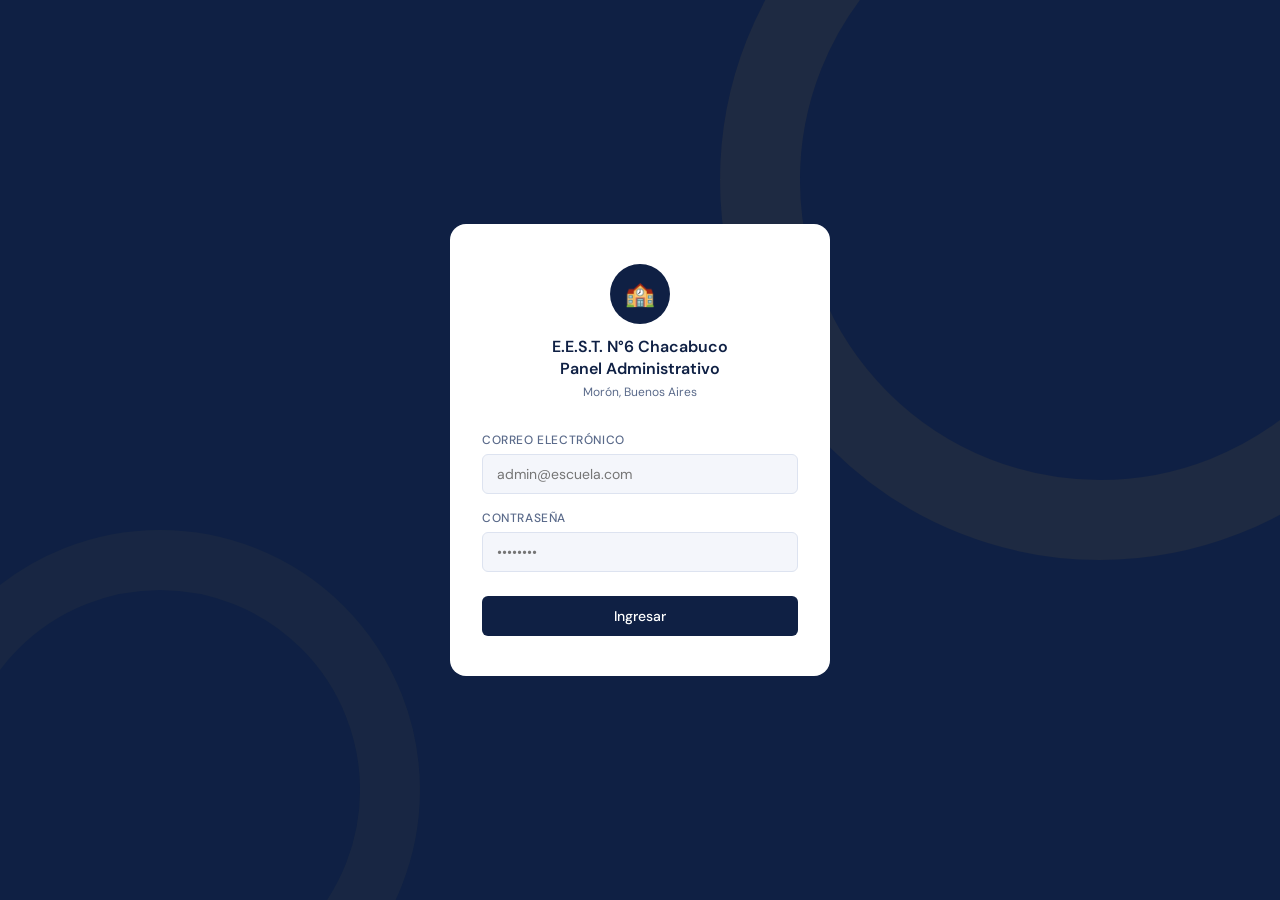
==== frontend/admin/index.html @ 6b02dffd "solo cambio de lugar de carpeta" ====
<!DOCTYPE html>
<html lang="es">
  <head>
    <meta charset="UTF-8">
    <meta name="viewport" content="width=device-width, initial-scale=1.0">
    <title>Panel Admin — E.E.S.T. N°6 Chacabuco</title>
    <link rel="preconnect" href="https://fonts.googleapis.com">
    <link href="https://fonts.googleapis.com/css2?family=DM+Sans:wght@300;400;500;600&family=DM+Mono:wght@400;500&display=swap" rel="stylesheet">
    <link rel="stylesheet" href="estilos.css">
  </head>
  <body>

    <!-- LOGIN -->
    <div id="login-screen">
      <div class="login-box">
        <div class="login-logo">
          <div class="escudo">🏫</div>
          <h1>E.E.S.T. N°6 Chacabuco<br>Panel Administrativo</h1>
          <p>Morón, Buenos Aires</p>
        </div>
        <div class="form-group">
          <label>Correo electrónico</label>
          <input type="email" id="login-email" placeholder="admin@escuela.com" autocomplete="email">
        </div>
        <div class="form-group">
          <label>Contraseña</label>
          <input type="password" id="login-pass" placeholder="••••••••" autocomplete="current-password">
        </div>
        <button class="btn-primary" onclick="doLogin()">Ingresar</button>
        <div class="error-msg" id="login-error">Credenciales incorrectas. Intentá de nuevo.</div>
      </div>
    </div>

    <!-- APP -->
    <div id="app">
      <nav class="sidebar">
        <div class="sidebar-brand">
          <div class="brand-name">E.E.S.T. N°6 Chacabuco</div>
          <div class="brand-sub">Panel Administrativo</div>
          <span class="brand-badge" id="rol-badge">Admin</span>
        </div>
        <div class="sidebar-nav">
          <div class="nav-label">General</div>
          <div class="nav-item active" onclick="showPage('dashboard')">
            <span class="nav-icon">📊</span> Dashboard
          </div>
          <div class="nav-label">Gestión</div>
          <div class="nav-item" onclick="showPage('preguntas')">
            <span class="nav-icon">💬</span> Preguntas
          </div>
          <div class="nav-item admin-only" onclick="showPage('usuarios')">
            <span class="nav-icon">👥</span> Usuarios
          </div>
        </div>
        <div class="sidebar-footer">
          <div class="user-info">
            <div class="user-avatar" id="sidebar-avatar">A</div>
            <div>
              <div class="user-name" id="sidebar-name">Admin</div>
              <div class="user-role" id="sidebar-role">Administrador</div>
            </div>
          </div>
          <a href="../index.html" style="display:block; width:100%; padding:8px; background:rgba(255,255,255,0.06); color:rgba(255,255,255,0.6); border:1px solid rgba(255,255,255,0.1); border-radius:var(--radius-sm); font-size:12px; text-align:center; text-decoration:none; margin-bottom:8px; transition:all 0.15s" onmouseover="this.style.color='white';this.style.background='rgba(255,255,255,0.12)'" onmouseout="this.style.color='rgba(255,255,255,0.6)';this.style.background='rgba(255,255,255,0.06)'">Volver al chatbot</a>
          <button class="btn-logout" onclick="doLogout()">Cerrar sesión</button>
        </div>
      </nav>

      <div class="main">
        <div class="topbar">
          <div class="topbar-title" id="topbar-title">Dashboard</div>
          <div class="topbar-actions">
            <span style="font-size:12px; color:var(--text-muted)">Bot Escolar</span>
          </div>
        </div>

        <div class="content">

          <!-- DASHBOARD -->
          <div class="page active" id="page-dashboard">
            <div class="metrics-grid" id="metrics-grid">
              <div class="metric-card">
                <div class="metric-label">Total consultas</div>
                <div class="metric-value" id="m-total">—</div>
                <div class="metric-sub">desde el inicio</div>
              </div>
              <div class="metric-card success">
                <div class="metric-label">Respondidas</div>
                <div class="metric-value" id="m-resp">—</div>
                <div class="metric-sub" id="m-tasa">—</div>
              </div>
              <div class="metric-card danger">
                <div class="metric-label">Sin respuesta</div>
                <div class="metric-value" id="m-sinresp">—</div>
                <div class="metric-sub">preguntas no encontradas</div>
              </div>
              <div class="metric-card gold">
                <div class="metric-label">Preguntas en BD</div>
                <div class="metric-value" id="m-preguntas">—</div>
                <div class="metric-sub">activas en el sistema</div>
              </div>
            </div>

            <div class="section-card">
              <div class="section-header">
                <div class="section-title">Consultas más frecuentes</div>
                <button class="btn-icon" onclick="loadMetrics()" title="Actualizar" style="font-size:16px">🔄</button>
              </div>
              <div id="frecuentes-list">
                <div class="loading"><span class="spinner"></span>Cargando métricas...</div>
              </div>
            </div>
          </div>

          <!-- PREGUNTAS -->
          <div class="page" id="page-preguntas">
            <div class="section-card">
              <div class="toolbar">
                <input type="text" class="search-input" id="search-input" placeholder="Buscar pregunta..." oninput="filterPreguntas()">
                <select class="filter-select" id="cat-filter" onchange="filterPreguntas()">
                  <option value="">Todas las categorías</option>
                </select>
                <select class="filter-select" id="estado-filter" onchange="filterPreguntas()">
                  <option value="">Todos los estados</option>
                  <option value="true">Activas</option>
                  <option value="false">Inactivas</option>
                </select>
                <button class="btn-add" onclick="openModalCrear()">
                  <span style="font-size:16px">＋</span> Nueva pregunta
                </button>
              </div>
              <div class="table-wrap">
                <table>
                  <thead>
                    <tr>
                      <th style="width:40px">#</th>
                      <th>Pregunta</th>
                      <th>Respuesta</th>
                      <th style="width:120px">Categoría</th>
                      <th style="width:80px">Estado</th>
                      <th style="width:100px">Acciones</th>
                    </tr>
                  </thead>
                  <tbody id="preguntas-tbody">
                    <tr><td colspan="6"><div class="loading"><span class="spinner"></span>Cargando...</div></td></tr>
                  </tbody>
                </table>
              </div>
              <div class="pagination" id="paginacion">
                <span class="pag-info" id="pag-info">—</span>
                <div class="pag-controls" id="pag-controls"></div>
              </div>
            </div>
          </div>

          <!-- USUARIOS -->
          <div class="page" id="page-usuarios">
            <div class="section-card">
              <div class="section-header">
                <div class="section-title">Gestión de usuarios</div>
                <button class="btn-add" onclick="openModalUsuario()">
                  <span style="font-size:16px">＋</span> Nuevo usuario
                </button>
              </div>
              <div class="table-wrap">
                <table>
                  <thead>
                    <tr>
                      <th>Nombre</th>
                      <th>Email</th>
                      <th style="width:100px">Rol</th>
                      <th style="width:120px">Creado</th>
                      <th style="width:80px">Acciones</th>
                    </tr>
                  </thead>
                  <tbody id="usuarios-tbody">
                    <tr><td colspan="5"><div class="loading"><span class="spinner"></span>Cargando...</div></td></tr>
                  </tbody>
                </table>
              </div>
            </div>
          </div>

        </div>
      </div>
    </div>

    <!-- MODAL PREGUNTA -->
    <div class="modal-overlay" id="modal-pregunta">
      <div class="modal">
        <div class="modal-header">
          <span class="modal-title" id="modal-pregunta-title">Nueva pregunta</span>
          <button class="modal-close" onclick="closeModal('modal-pregunta')">✕</button>
        </div>
        <div class="modal-body">
          <input type="hidden" id="edit-id">
          <div class="form-group" style="margin-bottom:1rem">
            <label>Pregunta</label>
            <textarea id="edit-pregunta" placeholder="¿Cuál es el horario de la escuela?"></textarea>
          </div>
          <div class="form-group" style="margin-bottom:1rem">
            <label>Respuesta</label>
            <textarea id="edit-respuesta" placeholder="El horario es de 7:30 a 13:00hs." style="min-height:110px"></textarea>
          </div>
          <div class="form-group" style="margin-bottom:0">
            <label>Categoría</label>
            <input type="text" id="edit-categoria" placeholder="General, Instalaciones, Académico...">
          </div>
        </div>
        <div class="modal-footer">
          <button class="btn-cancel" onclick="closeModal('modal-pregunta')">Cancelar</button>
          <button class="btn-save" onclick="guardarPregunta()">Guardar</button>
        </div>
      </div>
    </div>

    <!-- MODAL USUARIO -->
    <div class="modal-overlay" id="modal-usuario">
      <div class="modal">
        <div class="modal-header">
          <span class="modal-title">Nuevo usuario</span>
          <button class="modal-close" onclick="closeModal('modal-usuario')">✕</button>
        </div>
        <div class="modal-body">
          <div class="form-group" style="margin-bottom:1rem">
            <label>Nombre</label>
            <input type="text" id="new-nombre" placeholder="Juan Pérez">
          </div>
          <div class="form-group" style="margin-bottom:1rem">
            <label>Email</label>
            <input type="email" id="new-email" placeholder="usuario@escuela.com">
          </div>
          <div class="form-group" style="margin-bottom:1rem">
            <label>Contraseña</label>
            <input type="password" id="new-pass" placeholder="••••••••">
          </div>
          <div class="form-group" style="margin-bottom:0">
            <label>Rol</label>
            <select id="new-rol">
              <option value="user">Usuario</option>
              <option value="admin">Administrador</option>
            </select>
          </div>
        </div>
        <div class="modal-footer">
          <button class="btn-cancel" onclick="closeModal('modal-usuario')">Cancelar</button>
          <button class="btn-save" onclick="crearUsuario()">Crear usuario</button>
        </div>
      </div>
    </div>

    <!-- CONFIRMACIÓN -->
    <div class="confirm-overlay" id="confirm-overlay">
      <div class="confirm-box">
        <div class="confirm-title" id="confirm-title">¿Eliminar pregunta?</div>
        <div class="confirm-body" id="confirm-body">Esta acción no se puede deshacer.</div>
        <div class="confirm-actions">
          <button class="btn-cancel" onclick="closeConfirm()">Cancelar</button>
          <button class="btn-danger" id="confirm-ok">Eliminar</button>
        </div>
      </div>
    </div>

    <!-- TOASTS -->
    <div class="toast-container" id="toast-container"></div>

    <script src="script.js"></script>

  </body>
</html>
---- frontend/admin/estilos.css ----
:root {
  --navy: #0f2044;
  --navy-light: #1a3260;
  --gold: #c8982a;
  --gold-light: #f0c75e;
  --bg: #f4f6fb;
  --surface: #ffffff;
  --surface2: #eef1f8;
  --border: #dde3f0;
  --text: #0f2044;
  --text-muted: #5a6a8a;
  --text-light: #8a9abf;
  --success: #1d7a4a;
  --success-bg: #e3f5ec;
  --danger: #b53030;
  --danger-bg: #faeaea;
  --warning: #8a5f0a;
  --warning-bg: #fef4d9;
  --info: #1a5fa8;
  --info-bg: #e6f0fb;
  --radius: 10px;
  --radius-sm: 6px;
  --shadow: 0 2px 12px rgba(15,32,68,0.07);
}

* { box-sizing: border-box; margin: 0; padding: 0; }

body {
  font-family: 'DM Sans', sans-serif;
  background: var(--bg);
  color: var(--text);
  font-size: 14px;
  min-height: 100vh;
}

/* ─── LOGIN ─── */
#login-screen {
  min-height: 100vh;
  display: flex;
  align-items: center;
  justify-content: center;
  background: var(--navy);
  position: relative;
  overflow: hidden;
}

#login-screen::before {
  content: '';
  position: absolute;
  width: 600px; height: 600px;
  border-radius: 50%;
  border: 80px solid rgba(200,152,42,0.08);
  top: -200px; right: -200px;
}

#login-screen::after {
  content: '';
  position: absolute;
  width: 400px; height: 400px;
  border-radius: 50%;
  border: 60px solid rgba(200,152,42,0.05);
  bottom: -150px; left: -100px;
}

.login-box {
  background: var(--surface);
  border-radius: 16px;
  padding: 2.5rem 2rem;
  width: 100%;
  max-width: 380px;
  position: relative;
  z-index: 1;
}

.login-logo {
  text-align: center;
  margin-bottom: 2rem;
}

.login-logo .escudo {
  width: 60px; height: 60px;
  background: var(--navy);
  border-radius: 50%;
  display: inline-flex;
  align-items: center;
  justify-content: center;
  margin-bottom: 12px;
  font-size: 24px;
}

.login-logo h1 {
  font-size: 16px;
  font-weight: 600;
  color: var(--navy);
  line-height: 1.4;
}

.login-logo p {
  font-size: 12px;
  color: var(--text-muted);
  margin-top: 4px;
}

.form-group {
  margin-bottom: 1rem;
}

.form-group label {
  display: block;
  font-size: 12px;
  font-weight: 500;
  color: var(--text-muted);
  margin-bottom: 6px;
  text-transform: uppercase;
  letter-spacing: 0.05em;
}

.form-group input {
  width: 100%;
  padding: 10px 14px;
  border: 1.5px solid var(--border);
  border-radius: var(--radius-sm);
  font-family: inherit;
  font-size: 14px;
  color: var(--text);
  background: var(--bg);
  transition: border-color 0.15s;
  outline: none;
}

.form-group input:focus {
  border-color: var(--navy);
  background: white;
}

.btn-primary {
  width: 100%;
  padding: 11px;
  background: var(--navy);
  color: white;
  border: none;
  border-radius: var(--radius-sm);
  font-family: inherit;
  font-size: 14px;
  font-weight: 500;
  cursor: pointer;
  transition: background 0.15s;
  margin-top: 0.5rem;
}

.btn-primary:hover { background: var(--navy-light); }

.error-msg {
  background: var(--danger-bg);
  color: var(--danger);
  padding: 10px 14px;
  border-radius: var(--radius-sm);
  font-size: 13px;
  margin-top: 12px;
  display: none;
}

/* ─── LAYOUT ─── */
#app { display: none; min-height: 100vh; }

.sidebar {
  position: fixed;
  left: 0; top: 0; bottom: 0;
  width: 220px;
  background: var(--navy);
  display: flex;
  flex-direction: column;
  z-index: 100;
}

.sidebar-brand {
  padding: 1.5rem 1.25rem 1rem;
  border-bottom: 1px solid rgba(255,255,255,0.08);
}

.sidebar-brand .brand-name {
  font-size: 13px;
  font-weight: 600;
  color: white;
  line-height: 1.3;
}

.sidebar-brand .brand-sub {
  font-size: 11px;
  color: rgba(255,255,255,0.45);
  margin-top: 2px;
}

.sidebar-brand .brand-badge {
  display: inline-block;
  background: var(--gold);
  color: var(--navy);
  font-size: 10px;
  font-weight: 600;
  padding: 2px 8px;
  border-radius: 20px;
  margin-top: 8px;
  letter-spacing: 0.03em;
}

.sidebar-nav {
  flex: 1;
  padding: 1rem 0;
  overflow-y: auto;
}

.nav-label {
  font-size: 10px;
  font-weight: 600;
  letter-spacing: 0.1em;
  color: rgba(255,255,255,0.3);
  padding: 0.75rem 1.25rem 0.25rem;
  text-transform: uppercase;
}

.nav-item {
  display: flex;
  align-items: center;
  gap: 10px;
  padding: 9px 1.25rem;
  color: rgba(255,255,255,0.6);
  cursor: pointer;
  font-size: 13.5px;
  font-weight: 400;
  border-left: 3px solid transparent;
  transition: all 0.15s;
  user-select: none;
}

.nav-item:hover { color: white; background: rgba(255,255,255,0.05); }

.nav-item.active {
  color: white;
  border-left-color: var(--gold);
  background: rgba(200,152,42,0.1);
  font-weight: 500;
}

.nav-item .nav-icon { font-size: 16px; flex-shrink: 0; }

.sidebar-footer {
  padding: 1rem 1.25rem;
  border-top: 1px solid rgba(255,255,255,0.08);
}

.user-info {
  display: flex;
  align-items: center;
  gap: 10px;
  margin-bottom: 12px;
}

.user-avatar {
  width: 32px; height: 32px;
  border-radius: 50%;
  background: var(--gold);
  display: flex;
  align-items: center;
  justify-content: center;
  font-size: 13px;
  font-weight: 600;
  color: var(--navy);
  flex-shrink: 0;
}

.user-name { font-size: 13px; color: white; font-weight: 500; }
.user-role { font-size: 11px; color: rgba(255,255,255,0.4); }

.btn-logout {
  width: 100%;
  padding: 8px;
  background: rgba(255,255,255,0.06);
  color: rgba(255,255,255,0.6);
  border: 1px solid rgba(255,255,255,0.1);
  border-radius: var(--radius-sm);
  font-family: inherit;
  font-size: 12px;
  cursor: pointer;
  transition: all 0.15s;
}

.btn-logout:hover { background: rgba(255,255,255,0.12); color: white; }

.main {
  margin-left: 220px;
  min-height: 100vh;
  display: flex;
  flex-direction: column;
}

.topbar {
  background: var(--surface);
  border-bottom: 1px solid var(--border);
  padding: 0 2rem;
  height: 56px;
  display: flex;
  align-items: center;
  justify-content: space-between;
  position: sticky;
  top: 0;
  z-index: 50;
}

.topbar-title {
  font-size: 16px;
  font-weight: 600;
  color: var(--text);
}

.topbar-actions { display: flex; align-items: center; gap: 10px; }

.content { padding: 2rem; flex: 1; }

/* ─── PAGES ─── */
.page { display: none; }
.page.active { display: block; }

/* ─── METRICS ─── */
.metrics-grid {
  display: grid;
  grid-template-columns: repeat(auto-fit, minmax(180px, 1fr));
  gap: 14px;
  margin-bottom: 2rem;
}

.metric-card {
  background: var(--surface);
  border: 1px solid var(--border);
  border-radius: var(--radius);
  padding: 1.25rem;
  box-shadow: var(--shadow);
}

.metric-label {
  font-size: 11px;
  font-weight: 600;
  letter-spacing: 0.07em;
  text-transform: uppercase;
  color: var(--text-muted);
  margin-bottom: 8px;
}

.metric-value {
  font-size: 28px;
  font-weight: 300;
  color: var(--navy);
  line-height: 1;
  font-family: 'DM Mono', monospace;
}

.metric-sub {
  font-size: 12px;
  color: var(--text-muted);
  margin-top: 6px;
}

.metric-card.gold .metric-value { color: var(--gold); }
.metric-card.success .metric-value { color: var(--success); }
.metric-card.danger .metric-value { color: var(--danger); }

.section-card {
  background: var(--surface);
  border: 1px solid var(--border);
  border-radius: var(--radius);
  box-shadow: var(--shadow);
  overflow: hidden;
}

.section-header {
  padding: 1rem 1.25rem;
  border-bottom: 1px solid var(--border);
  display: flex;
  align-items: center;
  justify-content: space-between;
}

.section-title {
  font-size: 14px;
  font-weight: 600;
  color: var(--text);
}

/* ─── TABLE ─── */
.table-wrap { overflow-x: auto; }

table {
  width: 100%;
  border-collapse: collapse;
  font-size: 13.5px;
}

th {
  text-align: left;
  padding: 10px 14px;
  font-size: 11px;
  font-weight: 600;
  letter-spacing: 0.06em;
  text-transform: uppercase;
  color: var(--text-muted);
  background: var(--bg);
  border-bottom: 1px solid var(--border);
  white-space: nowrap;
}

td {
  padding: 11px 14px;
  border-bottom: 1px solid var(--border);
  color: var(--text);
  vertical-align: middle;
}

tr:last-child td { border-bottom: none; }
tr:hover td { background: var(--bg); }

.badge {
  display: inline-block;
  padding: 3px 10px;
  border-radius: 20px;
  font-size: 11px;
  font-weight: 500;
}

.badge-success { background: var(--success-bg); color: var(--success); }
.badge-danger  { background: var(--danger-bg);  color: var(--danger); }
.badge-info    { background: var(--info-bg);    color: var(--info); }
.badge-warning { background: var(--warning-bg); color: var(--warning); }
.badge-navy    { background: rgba(15,32,68,0.08); color: var(--navy); }

.action-btns { display: flex; gap: 6px; align-items: center; }

.btn-icon {
  width: 30px; height: 30px;
  border-radius: var(--radius-sm);
  border: 1px solid var(--border);
  background: var(--surface);
  color: var(--text-muted);
  cursor: pointer;
  display: inline-flex;
  align-items: center;
  justify-content: center;
  font-size: 14px;
  transition: all 0.15s;
}

.btn-icon:hover { background: var(--surface2); color: var(--text); border-color: #b0b8d0; }
.btn-icon.danger:hover { background: var(--danger-bg); color: var(--danger); border-color: #e0aaaa; }
.btn-icon.success:hover { background: var(--success-bg); color: var(--success); border-color: #99d9bb; }

/* ─── PAGINATION ─── */
.pagination {
  display: flex;
  align-items: center;
  gap: 6px;
  padding: 14px 1.25rem;
  border-top: 1px solid var(--border);
  justify-content: space-between;
}

.pag-info { font-size: 12px; color: var(--text-muted); }

.pag-controls { display: flex; gap: 4px; }

.pag-btn {
  padding: 5px 10px;
  border: 1px solid var(--border);
  background: var(--surface);
  border-radius: var(--radius-sm);
  font-size: 12px;
  cursor: pointer;
  color: var(--text);
  font-family: inherit;
  transition: all 0.12s;
}

.pag-btn:hover { background: var(--surface2); }
.pag-btn.active { background: var(--navy); color: white; border-color: var(--navy); }
.pag-btn:disabled { opacity: 0.4; cursor: not-allowed; }

/* ─── TOOLBAR ─── */
.toolbar {
  display: flex;
  gap: 10px;
  align-items: center;
  flex-wrap: wrap;
  padding: 1rem 1.25rem;
  border-bottom: 1px solid var(--border);
}

.search-input {
  flex: 1;
  min-width: 200px;
  padding: 8px 12px;
  border: 1px solid var(--border);
  border-radius: var(--radius-sm);
  font-family: inherit;
  font-size: 13px;
  color: var(--text);
  background: var(--bg);
  outline: none;
  transition: border-color 0.15s;
}

.search-input:focus { border-color: var(--navy); background: white; }

select.filter-select {
  padding: 8px 12px;
  border: 1px solid var(--border);
  border-radius: var(--radius-sm);
  font-family: inherit;
  font-size: 13px;
  color: var(--text);
  background: var(--bg);
  outline: none;
  cursor: pointer;
}

.btn-add {
  padding: 8px 16px;
  background: var(--navy);
  color: white;
  border: none;
  border-radius: var(--radius-sm);
  font-family: inherit;
  font-size: 13px;
  font-weight: 500;
  cursor: pointer;
  display: flex;
  align-items: center;
  gap: 6px;
  transition: background 0.15s;
  white-space: nowrap;
}

.btn-add:hover { background: var(--navy-light); }

/* ─── MODAL ─── */
.modal-overlay {
  display: none;
  position: fixed;
  inset: 0;
  background: rgba(15,32,68,0.5);
  z-index: 1000;
  align-items: center;
  justify-content: center;
  padding: 1rem;
}

.modal-overlay.open { display: flex; }

.modal {
  background: var(--surface);
  border-radius: var(--radius);
  width: 100%;
  max-width: 520px;
  max-height: 90vh;
  overflow-y: auto;
  box-shadow: 0 20px 60px rgba(15,32,68,0.2);
}

.modal-header {
  padding: 1.25rem 1.5rem;
  border-bottom: 1px solid var(--border);
  display: flex;
  align-items: center;
  justify-content: space-between;
}

.modal-title { font-size: 15px; font-weight: 600; color: var(--text); }

.modal-close {
  width: 28px; height: 28px;
  border-radius: var(--radius-sm);
  border: 1px solid var(--border);
  background: transparent;
  cursor: pointer;
  display: flex;
  align-items: center;
  justify-content: center;
  font-size: 16px;
  color: var(--text-muted);
  transition: all 0.12s;
}

.modal-close:hover { background: var(--danger-bg); color: var(--danger); border-color: #e0aaaa; }

.modal-body { padding: 1.5rem; }

.modal-footer {
  padding: 1rem 1.5rem;
  border-top: 1px solid var(--border);
  display: flex;
  gap: 10px;
  justify-content: flex-end;
}

.modal-body .form-group label {
  font-size: 12px;
  font-weight: 500;
  color: var(--text-muted);
  text-transform: uppercase;
  letter-spacing: 0.05em;
  display: block;
  margin-bottom: 6px;
}

.modal-body .form-group input,
.modal-body .form-group textarea,
.modal-body .form-group select {
  width: 100%;
  padding: 9px 12px;
  border: 1.5px solid var(--border);
  border-radius: var(--radius-sm);
  font-family: inherit;
  font-size: 13.5px;
  color: var(--text);
  background: var(--bg);
  outline: none;
  transition: border-color 0.15s;
}

.modal-body .form-group input:focus,
.modal-body .form-group textarea:focus,
.modal-body .form-group select:focus {
  border-color: var(--navy);
  background: white;
}

.modal-body .form-group textarea {
  resize: vertical;
  min-height: 90px;
  line-height: 1.5;
}

.btn-cancel {
  padding: 8px 18px;
  background: transparent;
  color: var(--text-muted);
  border: 1px solid var(--border);
  border-radius: var(--radius-sm);
  font-family: inherit;
  font-size: 13px;
  cursor: pointer;
  transition: all 0.12s;
}

.btn-cancel:hover { background: var(--surface2); color: var(--text); }

.btn-save {
  padding: 8px 20px;
  background: var(--navy);
  color: white;
  border: none;
  border-radius: var(--radius-sm);
  font-family: inherit;
  font-size: 13px;
  font-weight: 500;
  cursor: pointer;
  transition: background 0.12s;
}

.btn-save:hover { background: var(--navy-light); }

.btn-danger {
  padding: 8px 18px;
  background: var(--danger);
  color: white;
  border: none;
  border-radius: var(--radius-sm);
  font-family: inherit;
  font-size: 13px;
  font-weight: 500;
  cursor: pointer;
  transition: background 0.12s;
}

.btn-danger:hover { background: #8f2020; }

/* ─── TOAST ─── */
.toast-container {
  position: fixed;
  bottom: 1.5rem;
  right: 1.5rem;
  display: flex;
  flex-direction: column;
  gap: 8px;
  z-index: 9999;
}

.toast {
  padding: 12px 16px;
  border-radius: var(--radius-sm);
  font-size: 13px;
  font-weight: 500;
  max-width: 300px;
  animation: slideIn 0.2s ease;
  box-shadow: var(--shadow);
  display: flex;
  align-items: center;
  gap: 8px;
}

.toast.success { background: var(--success-bg); color: var(--success); border: 1px solid #9dcfc0; }
.toast.error   { background: var(--danger-bg);  color: var(--danger);  border: 1px solid #e0aaaa; }
.toast.info    { background: var(--info-bg);    color: var(--info);    border: 1px solid #9bbfe6; }

@keyframes slideIn {
  from { opacity: 0; transform: translateX(20px); }
  to   { opacity: 1; transform: translateX(0); }
}

/* ─── EMPTY STATE ─── */
.empty-state {
  text-align: center;
  padding: 3rem 1rem;
  color: var(--text-muted);
}

.empty-state .empty-icon { font-size: 40px; margin-bottom: 12px; opacity: 0.3; }
.empty-state p { font-size: 14px; }

/* ─── FRECUENTES ─── */
.freq-item {
  display: flex;
  align-items: center;
  gap: 12px;
  padding: 10px 1.25rem;
  border-bottom: 1px solid var(--border);
}

.freq-item:last-child { border-bottom: none; }

.freq-rank {
  width: 24px; height: 24px;
  border-radius: 50%;
  background: var(--surface2);
  display: flex;
  align-items: center;
  justify-content: center;
  font-size: 11px;
  font-weight: 600;
  color: var(--text-muted);
  flex-shrink: 0;
}

.freq-rank.top { background: rgba(200,152,42,0.15); color: var(--gold); }

.freq-text { flex: 1; font-size: 13px; }

.freq-bar-wrap { width: 80px; }

.freq-bar-bg { background: var(--surface2); height: 4px; border-radius: 2px; overflow: hidden; }
.freq-bar { height: 4px; background: var(--navy); border-radius: 2px; transition: width 0.4s ease; }

.freq-count {
  font-size: 12px;
  font-weight: 600;
  color: var(--text-muted);
  font-family: 'DM Mono', monospace;
  min-width: 20px;
  text-align: right;
}

/* ─── CONFIRMACIÓN ─── */
.confirm-overlay {
  display: none;
  position: fixed;
  inset: 0;
  background: rgba(15,32,68,0.5);
  z-index: 2000;
  align-items: center;
  justify-content: center;
}

.confirm-overlay.open { display: flex; }

.confirm-box {
  background: var(--surface);
  border-radius: var(--radius);
  padding: 1.5rem;
  max-width: 380px;
  width: 90%;
  box-shadow: 0 20px 60px rgba(15,32,68,0.2);
}

.confirm-title { font-size: 15px; font-weight: 600; margin-bottom: 8px; }
.confirm-body  { font-size: 13px; color: var(--text-muted); margin-bottom: 1.5rem; line-height: 1.6; }
.confirm-actions { display: flex; gap: 10px; justify-content: flex-end; }

/* ─── LOADING ─── */
.loading {
  text-align: center;
  padding: 2rem;
  color: var(--text-muted);
  font-size: 13px;
}

.spinner {
  display: inline-block;
  width: 18px; height: 18px;
  border: 2px solid var(--border);
  border-top-color: var(--navy);
  border-radius: 50%;
  animation: spin 0.7s linear infinite;
  margin-right: 8px;
  vertical-align: middle;
}

@keyframes spin { to { transform: rotate(360deg); } }

/* ─── USUARIOS ─── */
.rol-select {
  padding: 4px 8px;
  border: 1px solid var(--border);
  border-radius: var(--radius-sm);
  font-family: inherit;
  font-size: 12px;
  background: var(--bg);
  color: var(--text);
  cursor: pointer;
}

.text-truncate {
  max-width: 240px;
  overflow: hidden;
  text-overflow: ellipsis;
  white-space: nowrap;
  display: block;
}
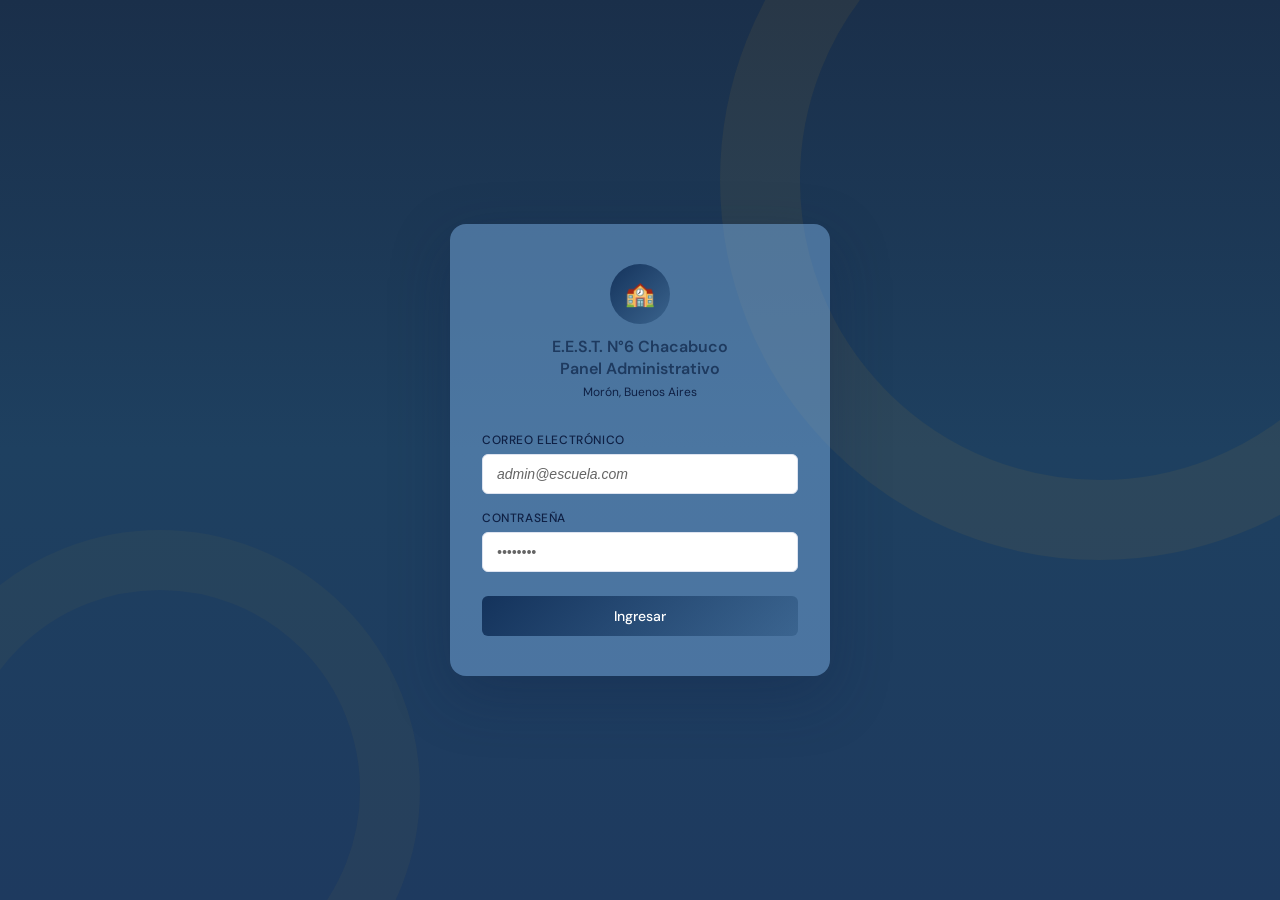
==== commit 0423bf91: "arreglos para consola añadido favicon.ico, cosas menores para que no diera error por usar mouseover," ====
--- a/frontend/admin/index.html
+++ b/frontend/admin/index.html
@@ -33,6 +33,7 @@
 
     <!-- APP -->
     <div id="app">
+      <div class="sidebar-overlay" id="sidebar-overlay" onclick="closeSidebar()"></div>
       <nav class="sidebar">
         <div class="sidebar-brand">
           <div class="brand-name">E.E.S.T. N°6 Chacabuco</div>
@@ -54,20 +55,23 @@
         </div>
         <div class="sidebar-footer">
           <div class="user-info">
-            <div class="user-avatar" id="sidebar-avatar">A</div>
+            <div class="user-avatar" id="sidebar-avatar"></div>
             <div>
               <div class="user-name" id="sidebar-name">Admin</div>
               <div class="user-role" id="sidebar-role">Administrador</div>
             </div>
           </div>
-          <a href="../index.html" style="display:block; width:100%; padding:8px; background:rgba(255,255,255,0.06); color:rgba(255,255,255,0.6); border:1px solid rgba(255,255,255,0.1); border-radius:var(--radius-sm); font-size:12px; text-align:center; text-decoration:none; margin-bottom:8px; transition:all 0.15s" onmouseover="this.style.color='white';this.style.background='rgba(255,255,255,0.12)'" onmouseout="this.style.color='rgba(255,255,255,0.6)';this.style.background='rgba(255,255,255,0.06)'">Volver al chatbot</a>
+          <a href="../index.html" class="back-chatbot">Volver al chatbot</a>
           <button class="btn-logout" onclick="doLogout()">Cerrar sesión</button>
         </div>
       </nav>
 
       <div class="main">
         <div class="topbar">
-          <div class="topbar-title" id="topbar-title">Dashboard</div>
+          <div style="display:flex; align-items:center; gap:12px">
+            <button class="btn-hamburger" onclick="toggleSidebar()">☰</button>
+            <div class="topbar-title" id="topbar-title">Dashboard</div>
+          </div>
           <div class="topbar-actions">
             <span style="font-size:12px; color:var(--text-muted)">Bot Escolar</span>
           </div>
@@ -115,7 +119,7 @@
           <div class="page" id="page-preguntas">
             <div class="section-card">
               <div class="toolbar">
-                <input type="text" class="search-input" id="search-input" placeholder="Buscar pregunta..." oninput="filterPreguntas()">
+                <input type="text" class="search-input" id="search-input" placeholder="Buscar pregunta (sensitivo a acentos)..." oninput="filterPreguntas()">
                 <select class="filter-select" id="cat-filter" onchange="filterPreguntas()">
                   <option value="">Todas las categorías</option>
                 </select>
@@ -132,12 +136,12 @@
                 <table>
                   <thead>
                     <tr>
-                      <th style="width:40px">#</th>
-                      <th>Pregunta</th>
-                      <th>Respuesta</th>
-                      <th style="width:120px">Categoría</th>
-                      <th style="width:80px">Estado</th>
-                      <th style="width:100px">Acciones</th>
+                      <th style="width:4%">#</th>
+                      <th style="width:28%">Pregunta</th>
+                      <th style="width:38%">Respuesta</th>
+                      <th style="width:12%">Categoría</th>
+                      <th style="width:8%">Estado</th>
+                      <th style="width:10%">Acciones</th>
                     </tr>
                   </thead>
                   <tbody id="preguntas-tbody">
@@ -165,11 +169,11 @@
                 <table>
                   <thead>
                     <tr>
-                      <th>Nombre</th>
-                      <th>Email</th>
-                      <th style="width:100px">Rol</th>
-                      <th style="width:120px">Creado</th>
-                      <th style="width:80px">Acciones</th>
+                      <th style="width:20%">Nombre</th>
+                      <th style="width:40%">Email</th>
+                      <th style="width:15%">Rol</th>
+                      <th style="width:15%">Creado</th>
+                      <th style="width:10%">Acciones</th>
                     </tr>
                   </thead>
                   <tbody id="usuarios-tbody">
@@ -199,7 +203,7 @@
           </div>
           <div class="form-group" style="margin-bottom:1rem">
             <label>Respuesta</label>
-            <textarea id="edit-respuesta" placeholder="El horario es de 7:30 a 13:00hs." style="min-height:110px"></textarea>
+            <textarea id="edit-respuesta" placeholder="El horario es de 7:30 a 22:20hs." style="min-height:110px"></textarea>
           </div>
           <div class="form-group" style="margin-bottom:0">
             <label>Categoría</label>
@@ -217,22 +221,33 @@
     <div class="modal-overlay" id="modal-usuario">
       <div class="modal">
         <div class="modal-header">
-          <span class="modal-title">Nuevo usuario</span>
+          <span class="modal-title" id="modal-usuario-title">Nuevo usuario</span>
           <button class="modal-close" onclick="closeModal('modal-usuario')">✕</button>
         </div>
+
         <div class="modal-body">
+
+          <!-- ID oculto -->
+          <input type="hidden" id="edit-user-email-original">
+
           <div class="form-group" style="margin-bottom:1rem">
             <label>Nombre</label>
             <input type="text" id="new-nombre" placeholder="Juan Pérez">
           </div>
+
           <div class="form-group" style="margin-bottom:1rem">
             <label>Email</label>
             <input type="email" id="new-email" placeholder="usuario@escuela.com">
           </div>
+
           <div class="form-group" style="margin-bottom:1rem">
             <label>Contraseña</label>
             <input type="password" id="new-pass" placeholder="••••••••">
-          </div>
+            <small id="password-help" style="color:var(--text-muted)">
+              Dejá vacío para no cambiarla
+            </small>
+          </div>
+
           <div class="form-group" style="margin-bottom:0">
             <label>Rol</label>
             <select id="new-rol">
@@ -240,10 +255,17 @@
               <option value="admin">Administrador</option>
             </select>
           </div>
-        </div>
+
+        </div>
+
         <div class="modal-footer">
-          <button class="btn-cancel" onclick="closeModal('modal-usuario')">Cancelar</button>
-          <button class="btn-save" onclick="crearUsuario()">Crear usuario</button>
+          <button class="btn-cancel" onclick="closeModal('modal-usuario')">
+            Cancelar
+          </button>
+
+          <button class="btn-save" id="btn-guardar-usuario">
+            Guardar
+          </button>
         </div>
       </div>
     </div>
--- a/frontend/admin/estilos.css
+++ b/frontend/admin/estilos.css
@@ -1,26 +1,51 @@
 :root {
-  --navy: #0f2044;
-  --navy-light: #1a3260;
-  --gold: #c8982a;
-  --gold-light: #f0c75e;
-  --bg: #f4f6fb;
-  --surface: #ffffff;
-  --surface2: #eef1f8;
-  --border: #dde3f0;
-  --text: #0f2044;
-  --text-muted: #5a6a8a;
-  --text-light: #8a9abf;
-  --success: #1d7a4a;
-  --success-bg: #e3f5ec;
-  --danger: #b53030;
-  --danger-bg: #faeaea;
-  --warning: #8a5f0a;
-  --warning-bg: #fef4d9;
-  --info: #1a5fa8;
-  --info-bg: #e6f0fb;
-  --radius: 10px;
-  --radius-sm: 6px;
-  --shadow: 0 2px 12px rgba(15,32,68,0.07);
+  /* ── Paleta del chatbot ── */
+  --navy:         #1e3a5f;
+  --navy-mid:     #14335c;
+  --navy-light:   #0f386144;
+  --navy-dark:    #1a2f4a;
+
+  --gold:         #ffbd23;
+  --gold-light:   #ecb935;
+
+
+
+  --bg:           #456ea7;        /* fondo general */
+  --surface:      #7cb2e779;  /* cards y tablas */
+  --surface2:     #526283; 
+
+  --bg-input: white;
+  --fondo-focus-cambiar: #a8bbd4;
+  --barra-cambiar: #FF85C0;
+  --barra-cambiar-fin: #ff5eac;
+
+
+
+
+  --border:       #dde3f0;
+
+  --text:         #0f2044;
+  --text-muted:   #0f2044;
+  --text-light:   #0f2044;
+
+  --success:      #1d7a4a;
+  --success-bg:   #e3f5ec;
+  --danger:       #b53030;
+  --danger-bg:    #ecb2b2;
+  --warning:      #8a5f0a;
+  --warning-bg:   #fef4d9;
+  --info:         #1a5fa8;
+  --info-bg:      #e6f0fb;
+
+  --radius:       10px;
+  --radius-sm:    6px;
+  --shadow:       0 2px 12px rgba(15,32,68,0.07);
+}
+
+::placeholder {
+    color: #000000;
+    opacity: 0.6; /* Evita que algunos navegadores lo muestren más transparente */
+    font-style: italic;
 }
 
 * { box-sizing: border-box; margin: 0; padding: 0; }
@@ -30,16 +55,16 @@
   background: var(--bg);
   color: var(--text);
   font-size: 14px;
-  min-height: 100vh;
+  min-height: 100dvh;
 }
 
 /* ─── LOGIN ─── */
 #login-screen {
-  min-height: 100vh;
+  min-height: 100dvh;
   display: flex;
   align-items: center;
   justify-content: center;
-  background: var(--navy);
+  background: linear-gradient(180deg, #1a2f4a 0%, #1e4060 50%, #1e3a5f 100%);
   position: relative;
   overflow: hidden;
 }
@@ -70,6 +95,7 @@
   max-width: 380px;
   position: relative;
   z-index: 1;
+  box-shadow: 0 20px 60px rgba(15,32,68,0.3);
 }
 
 .login-logo {
@@ -79,7 +105,7 @@
 
 .login-logo .escudo {
   width: 60px; height: 60px;
-  background: var(--navy);
+  background: linear-gradient(135deg, var(--navy-mid), var(--navy-light));
   border-radius: 50%;
   display: inline-flex;
   align-items: center;
@@ -101,9 +127,7 @@
   margin-top: 4px;
 }
 
-.form-group {
-  margin-bottom: 1rem;
-}
+.form-group { margin-bottom: 1rem; }
 
 .form-group label {
   display: block;
@@ -123,20 +147,20 @@
   font-family: inherit;
   font-size: 14px;
   color: var(--text);
-  background: var(--bg);
+  background: var(--bg-input);
   transition: border-color 0.15s;
   outline: none;
 }
 
 .form-group input:focus {
-  border-color: var(--navy);
-  background: white;
+  border-color: var(--navy-mid);
+  background: var(--fondo-focus-cambiar);
 }
 
 .btn-primary {
   width: 100%;
   padding: 11px;
-  background: var(--navy);
+  background: linear-gradient(135deg, var(--navy-mid), var(--navy-light));
   color: white;
   border: none;
   border-radius: var(--radius-sm);
@@ -144,11 +168,11 @@
   font-size: 14px;
   font-weight: 500;
   cursor: pointer;
-  transition: background 0.15s;
+  transition: opacity 0.15s;
   margin-top: 0.5rem;
 }
 
-.btn-primary:hover { background: var(--navy-light); }
+.btn-primary:hover { opacity: 0.9; }
 
 .error-msg {
   background: var(--danger-bg);
@@ -161,13 +185,13 @@
 }
 
 /* ─── LAYOUT ─── */
-#app { display: none; min-height: 100vh; }
+#app { display: none; min-height: 100dvh; }
 
 .sidebar {
   position: fixed;
   left: 0; top: 0; bottom: 0;
   width: 220px;
-  background: var(--navy);
+  background: linear-gradient(180deg, var(--navy-dark) 0%, var(--navy) 100%);
   display: flex;
   flex-direction: column;
   z-index: 100;
@@ -232,12 +256,12 @@
   user-select: none;
 }
 
-.nav-item:hover { color: white; background: rgba(255,255,255,0.05); }
+.nav-item:hover { color: white; background: rgba(255,255,255,0.06); }
 
 .nav-item.active {
   color: white;
   border-left-color: var(--gold);
-  background: rgba(200,152,42,0.1);
+  background: rgba(200,152,42,0.12);
   font-weight: 500;
 }
 
@@ -286,41 +310,54 @@
 
 .btn-logout:hover { background: rgba(255,255,255,0.12); color: white; }
 
+/* ─── TOPBAR ─── */
 .main {
   margin-left: 220px;
-  min-height: 100vh;
+  min-height: 100dvh;
   display: flex;
   flex-direction: column;
+  width: calc(100% - 220px);
 }
 
 .topbar {
-  background: var(--surface);
-  border-bottom: 1px solid var(--border);
+  background: linear-gradient(180deg, var(--navy-dark), var(--navy));
+  border-bottom: 1px solid rgba(255,255,255,0.08);
   padding: 0 2rem;
   height: 56px;
   display: flex;
   align-items: center;
   justify-content: space-between;
-  position: sticky;
+  position: fixed;
+  left: 220px;
+  bottom: 0;
+  right: 0;
   top: 0;
-  z-index: 50;
+  z-index: 1000;
 }
 
 .topbar-title {
   font-size: 16px;
   font-weight: 600;
-  color: var(--text);
+  color: white;
 }
 
 .topbar-actions { display: flex; align-items: center; gap: 10px; }
 
-.content { padding: 2rem; flex: 1; }
+.topbar-actions span {
+  color: rgba(255,255,255,0.45) !important;
+}
+
+.content { 
+  padding: calc(56px + 2rem) 2rem 2rem;
+  flex: 1; 
+  width: 100%; 
+}
 
 /* ─── PAGES ─── */
 .page { display: none; }
 .page.active { display: block; }
 
-/* ─── METRICS ─── */
+/* ─── METRIC CARDS ─── */
 .metrics-grid {
   display: grid;
   grid-template-columns: repeat(auto-fit, minmax(180px, 1fr));
@@ -334,6 +371,13 @@
   border-radius: var(--radius);
   padding: 1.25rem;
   box-shadow: var(--shadow);
+  border-top: 3px solid var(--navy-dark);
+  transition: transform 0.15s, box-shadow 0.15s;
+}
+
+.metric-card:hover {
+  transform: translateY(-2px);
+  box-shadow: 0 6px 20px rgba(15,32,68,0.12);
 }
 
 .metric-label {
@@ -359,10 +403,14 @@
   margin-top: 6px;
 }
 
-.metric-card.gold .metric-value { color: var(--gold); }
+.metric-card.gold  { border-top-color: var(--gold); }
+.metric-card.gold  .metric-value { color: var(--gold); }
+.metric-card.success { border-top-color: var(--success); }
 .metric-card.success .metric-value { color: var(--success); }
-.metric-card.danger .metric-value { color: var(--danger); }
-
+.metric-card.danger  { border-top-color: var(--danger); }
+.metric-card.danger  .metric-value { color: var(--danger); }
+
+/* ─── SECTION CARD ─── */
 .section-card {
   background: var(--surface);
   border: 1px solid var(--border);
@@ -377,6 +425,7 @@
   display: flex;
   align-items: center;
   justify-content: space-between;
+  background: linear-gradient(90deg, rgba(30,58,95,0.04), transparent);
 }
 
 .section-title {
@@ -386,13 +435,9 @@
 }
 
 /* ─── TABLE ─── */
-.table-wrap { overflow-x: auto; }
-
-table {
-  width: 100%;
-  border-collapse: collapse;
-  font-size: 13.5px;
-}
+.table-wrap { overflow-x: auto; -webkit-overflow-scrolling: touch; }
+
+table { width: 100%; table-layout: auto; border-collapse: collapse; }
 
 th {
   text-align: left;
@@ -401,9 +446,9 @@
   font-weight: 600;
   letter-spacing: 0.06em;
   text-transform: uppercase;
-  color: var(--text-muted);
-  background: var(--bg);
-  border-bottom: 1px solid var(--border);
+  color: white;
+  background: linear-gradient(135deg, var(--navy-mid), var(--navy-light));
+  border-bottom: 2px solid var(--navy-mid);
   white-space: nowrap;
 }
 
@@ -415,8 +460,63 @@
 }
 
 tr:last-child td { border-bottom: none; }
-tr:hover td { background: var(--bg); }
-
+tr:hover td { background: rgba(74,127,181,0.05); }
+
+/* ─── MOBILE TABLE: card layout ─── */
+@media (max-width: 600px) {
+  /* Ocultar headers en mobile */
+  .table-wrap thead { display: none; }
+
+  .table-wrap table,
+  .table-wrap tbody,
+  .table-wrap tr {
+    display: block;
+    width: 100%;
+  }
+
+  .table-wrap{
+    padding-top: 30px;
+  }
+
+  .section-card{
+    border: 0;
+    background-color: transparent;
+  }
+
+  .table-wrap tr {
+    border: 1px solid var(--border);
+    border-radius: var(--radius);
+    margin-bottom: 10px;
+    padding: 10px 12px;
+    background: var(--surface);
+    box-shadow: var(--shadow);
+  }
+
+  .table-wrap tr:hover { background: var(--surface); }
+
+  .table-wrap td {
+    display: block;
+    padding: 8px 0;
+  }
+
+  /* Etiqueta antes de cada celda via data-label */
+  .table-wrap td::before {
+    content: attr(data-label);
+    display: block;
+
+    font-size: 10px;
+    font-weight: 600;
+    color: var(--text-muted);
+
+    margin-bottom: 3px;
+  }
+
+  .table-wrap td:last-child{
+    border-bottom: 0;
+  }
+}
+
+/* ─── BADGES ─── */
 .badge {
   display: inline-block;
   padding: 3px 10px;
@@ -429,8 +529,9 @@
 .badge-danger  { background: var(--danger-bg);  color: var(--danger); }
 .badge-info    { background: var(--info-bg);    color: var(--info); }
 .badge-warning { background: var(--warning-bg); color: var(--warning); }
-.badge-navy    { background: rgba(15,32,68,0.08); color: var(--navy); }
-
+.badge-navy    { background: rgba(0, 0, 0, 0.15); color: black; }
+
+/* ─── ACTION BUTTONS ─── */
 .action-btns { display: flex; gap: 6px; align-items: center; }
 
 .btn-icon {
@@ -447,7 +548,7 @@
   transition: all 0.15s;
 }
 
-.btn-icon:hover { background: var(--surface2); color: var(--text); border-color: #b0b8d0; }
+.btn-icon:hover { background: var(--danger-bg); color: var(--text); border-color: #b0b8d0; }
 .btn-icon.danger:hover { background: var(--danger-bg); color: var(--danger); border-color: #e0aaaa; }
 .btn-icon.success:hover { background: var(--success-bg); color: var(--success); border-color: #99d9bb; }
 
@@ -459,11 +560,12 @@
   padding: 14px 1.25rem;
   border-top: 1px solid var(--border);
   justify-content: space-between;
+  flex-wrap: wrap;
+  gap: 8px;
 }
 
 .pag-info { font-size: 12px; color: var(--text-muted); }
-
-.pag-controls { display: flex; gap: 4px; }
+.pag-controls { display: flex; gap: 4px; flex-wrap: wrap; }
 
 .pag-btn {
   padding: 5px 10px;
@@ -478,7 +580,7 @@
 }
 
 .pag-btn:hover { background: var(--surface2); }
-.pag-btn.active { background: var(--navy); color: white; border-color: var(--navy); }
+.pag-btn.active { background: var(--navy-mid); color: white; border-color: var(--navy-mid); }
 .pag-btn:disabled { opacity: 0.4; cursor: not-allowed; }
 
 /* ─── TOOLBAR ─── */
@@ -500,12 +602,12 @@
   font-family: inherit;
   font-size: 13px;
   color: var(--text);
-  background: var(--bg);
+  background: var(--bg-input);
   outline: none;
   transition: border-color 0.15s;
 }
 
-.search-input:focus { border-color: var(--navy); background: white; }
+.search-input:focus { border-color: var(--navy-mid); background: var(--fondo-focus-cambiar); }
 
 select.filter-select {
   padding: 8px 12px;
@@ -514,14 +616,18 @@
   font-family: inherit;
   font-size: 13px;
   color: var(--text);
-  background: var(--bg);
+  background: var(--bg-input);
   outline: none;
   cursor: pointer;
+
+  &:focus{
+    background: var(--fondo-focus-cambiar);
+  }
 }
 
 .btn-add {
   padding: 8px 16px;
-  background: var(--navy);
+  background: linear-gradient(135deg, var(--navy-mid), var(--navy-light));
   color: white;
   border: none;
   border-radius: var(--radius-sm);
@@ -532,18 +638,19 @@
   display: flex;
   align-items: center;
   gap: 6px;
-  transition: background 0.15s;
+  transition: opacity 0.15s;
   white-space: nowrap;
 }
 
-.btn-add:hover { background: var(--navy-light); }
+.btn-add:hover { opacity: 0.9; }
 
 /* ─── MODAL ─── */
 .modal-overlay {
   display: none;
   position: fixed;
   inset: 0;
-  background: rgba(15,32,68,0.5);
+  background: rgba(15,32,68,0.55);
+  backdrop-filter: blur(2px);
   z-index: 1000;
   align-items: center;
   justify-content: center;
@@ -557,9 +664,9 @@
   border-radius: var(--radius);
   width: 100%;
   max-width: 520px;
-  max-height: 90vh;
+  max-height: 90dvh;
   overflow-y: auto;
-  box-shadow: 0 20px 60px rgba(15,32,68,0.2);
+  box-shadow: 0 20px 60px rgba(15,32,68,0.25);
 }
 
 .modal-header {
@@ -568,6 +675,7 @@
   display: flex;
   align-items: center;
   justify-content: space-between;
+  background: linear-gradient(90deg, rgba(30,58,95,0.05), transparent);
 }
 
 .modal-title { font-size: 15px; font-weight: 600; color: var(--text); }
@@ -576,7 +684,7 @@
   width: 28px; height: 28px;
   border-radius: var(--radius-sm);
   border: 1px solid var(--border);
-  background: transparent;
+  background-color: var(--bg-input);
   cursor: pointer;
   display: flex;
   align-items: center;
@@ -618,7 +726,7 @@
   font-family: inherit;
   font-size: 13.5px;
   color: var(--text);
-  background: var(--bg);
+  background: var(--bg-input);
   outline: none;
   transition: border-color 0.15s;
 }
@@ -626,8 +734,8 @@
 .modal-body .form-group input:focus,
 .modal-body .form-group textarea:focus,
 .modal-body .form-group select:focus {
-  border-color: var(--navy);
-  background: white;
+  border-color: var(--navy-mid);
+  background: var(--fondo-focus-cambiar);
 }
 
 .modal-body .form-group textarea {
@@ -638,21 +746,21 @@
 
 .btn-cancel {
   padding: 8px 18px;
-  background: transparent;
   color: var(--text-muted);
   border: 1px solid var(--border);
   border-radius: var(--radius-sm);
+  background-color: var(--bg-input);
   font-family: inherit;
   font-size: 13px;
   cursor: pointer;
   transition: all 0.12s;
 }
 
-.btn-cancel:hover { background: var(--surface2); color: var(--text); }
+.btn-cancel:hover { background: var(--fondo-focus-cambiar); color: var(--text); }
 
 .btn-save {
   padding: 8px 20px;
-  background: var(--navy);
+  background: linear-gradient(135deg, var(--navy-mid), var(--navy-light));
   color: white;
   border: none;
   border-radius: var(--radius-sm);
@@ -660,10 +768,10 @@
   font-size: 13px;
   font-weight: 500;
   cursor: pointer;
-  transition: background 0.12s;
-}
-
-.btn-save:hover { background: var(--navy-light); }
+  transition: opacity 0.12s;
+}
+
+.btn-save:hover { opacity: 0.9; }
 
 .btn-danger {
   padding: 8px 18px;
@@ -730,8 +838,10 @@
   gap: 12px;
   padding: 10px 1.25rem;
   border-bottom: 1px solid var(--border);
-}
-
+  transition: background 0.12s;
+}
+
+.freq-item:hover { background: rgba(74,127,181,0.04); }
 .freq-item:last-child { border-bottom: none; }
 
 .freq-rank {
@@ -747,14 +857,12 @@
   flex-shrink: 0;
 }
 
-.freq-rank.top { background: rgba(200,152,42,0.15); color: var(--gold); }
+.freq-rank.top { background: var(--surface2); color: var(--gold); }
 
 .freq-text { flex: 1; font-size: 13px; }
-
 .freq-bar-wrap { width: 80px; }
-
-.freq-bar-bg { background: var(--surface2); height: 4px; border-radius: 2px; overflow: hidden; }
-.freq-bar { height: 4px; background: var(--navy); border-radius: 2px; transition: width 0.4s ease; }
+.freq-bar-bg { background: var(--bg-input); height: 4px; border-radius: 2px; overflow: hidden; }
+.freq-bar { height: 4px; background: linear-gradient(90deg, var(--barra-cambiar), var(--barra-cambiar-fin)); border-radius: 2px; transition: width 0.4s ease; }
 
 .freq-count {
   font-size: 12px;
@@ -770,7 +878,8 @@
   display: none;
   position: fixed;
   inset: 0;
-  background: rgba(15,32,68,0.5);
+  background: rgba(15,32,68,0.55);
+  backdrop-filter: blur(2px);
   z-index: 2000;
   align-items: center;
   justify-content: center;
@@ -784,7 +893,7 @@
   padding: 1.5rem;
   max-width: 380px;
   width: 90%;
-  box-shadow: 0 20px 60px rgba(15,32,68,0.2);
+  box-shadow: 0 20px 60px rgba(15,32,68,0.25);
 }
 
 .confirm-title { font-size: 15px; font-weight: 600; margin-bottom: 8px; }
@@ -803,7 +912,7 @@
   display: inline-block;
   width: 18px; height: 18px;
   border: 2px solid var(--border);
-  border-top-color: var(--navy);
+  border-top-color: var(--navy-mid);
   border-radius: 50%;
   animation: spin 0.7s linear infinite;
   margin-right: 8px;
@@ -824,10 +933,131 @@
   cursor: pointer;
 }
 
+/* ─── RESPONSIVE LAYOUT ─── */
+.btn-hamburger {
+  display: none;
+  background: none;
+  border: none;
+  cursor: pointer;
+  padding: 6px;
+  color: white;
+  font-size: 22px;
+  line-height: 1;
+}
+
+.sidebar-overlay {
+  display: none;
+  position: fixed;
+  inset: 0;
+  background: rgba(15,32,68,0.5);
+  z-index: 99;
+}
+
+.sidebar-overlay.open { display: block; }
+
 .text-truncate {
-  max-width: 240px;
+  max-width: 100%;
   overflow: hidden;
   text-overflow: ellipsis;
   white-space: nowrap;
   display: block;
+}
+
+#preguntas-tbody tr td:nth-child(2),
+#preguntas-tbody tr td:nth-child(3) {
+  white-space: normal;
+  overflow-wrap:anywhere;
+  overflow: visible;
+}
+
+#usuarios-tbody tr td:nth-child(2) {
+  white-space: normal;
+  overflow-wrap:anywhere;
+  overflow: visible;
+}
+
+.respuesta-preview {
+  display: -webkit-box;
+  line-clamp: 1;
+  -webkit-line-clamp: 3;
+  -webkit-box-orient: vertical;
+  overflow: hidden;
+  cursor: pointer;
+  transition: all 0.2s;
+}
+
+.respuesta-preview.expandida {
+  display: block;
+  line-clamp: 1;
+  -webkit-line-clamp: unset;
+  overflow: visible;
+}
+
+/* ─── RESPONSIVE ─── */
+@media (max-width: 768px) {
+  .sidebar {
+    transform: translateX(-100%);
+    transition: transform 0.25s ease;
+    z-index: 200;
+  }
+
+  .sidebar.open { transform: translateX(0); }
+
+  .main { margin-left: 0; width: 100%; }
+
+  body { overflow-x: hidden; }
+
+  #app { overflow-x: hidden; width: 100%; }
+
+  .btn-hamburger {
+    display: flex;
+    align-items: center;
+    justify-content: center;
+  }
+
+  .topbar { 
+    left: 0;
+    padding: 0 1rem; 
+  }
+  .content { 
+    padding-top: calc(56px + 1rem);
+  }
+
+  .metrics-grid { grid-template-columns: repeat(2, 1fr); }
+
+  .toolbar { flex-direction: column; align-items: stretch; }
+  .search-input { min-width: unset; }
+}
+
+/* ─── USER AVATAR SIDEBAR ─── */
+.user-avatar {
+  width: 60px; height: 60px;
+}
+
+.user-avatar img.avatar-img {
+  width: 100%;
+  height: 100%;
+  border-radius: 50%;
+  object-fit: cover;
+  display: block;
+}
+
+.back-chatbot {
+    display: block;
+    width: 100%;
+    padding: 8px;
+    background: rgba(255,255,255,0.06);
+    color: rgba(255,255,255,0.6);
+    border: 1px solid rgba(255,255,255,0.1);
+    border-radius: var(--radius-sm);
+    font-size: 12px;
+    text-align: center;
+    text-decoration: none;
+    margin-bottom: 8px;
+    transition: all 0.15s;
+}
+
+.back-chatbot:hover {
+    color: white;
+    background: rgba(255,255,255,0.12);
 }
